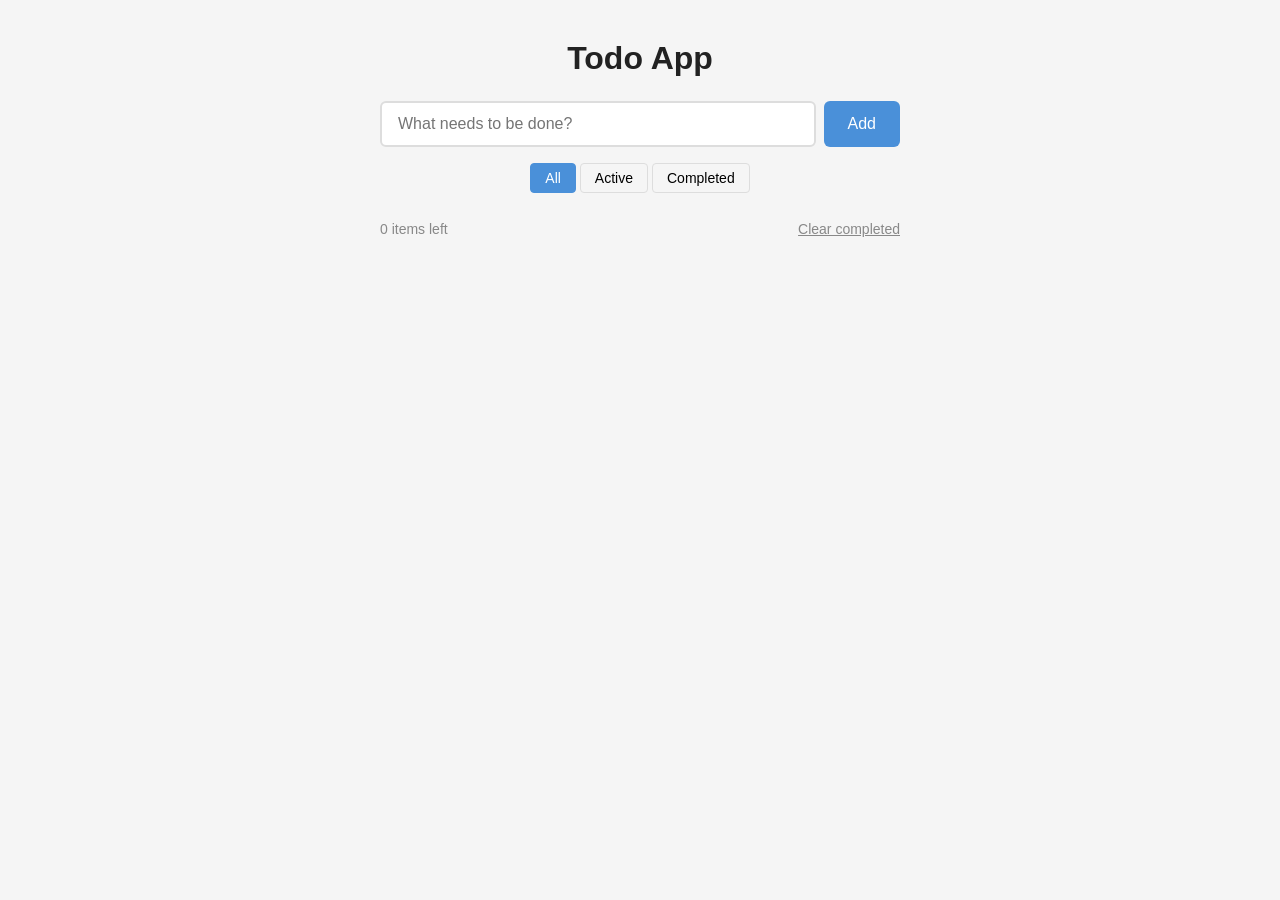
==== index.html @ 29ac50b5 "Add todo app with add, complete, delete, and filter functionality Includes localStorage persistence," ====
<!DOCTYPE html>
<html lang="en">
<head>
  <meta charset="UTF-8">
  <meta name="viewport" content="width=device-width, initial-scale=1.0">
  <title>Todo App</title>
  <link rel="stylesheet" href="style.css">
</head>
<body>
  <div class="container">
    <h1>Todo App</h1>
    <form id="todo-form">
      <input
        type="text"
        id="todo-input"
        placeholder="What needs to be done?"
        autocomplete="off"
        required
      >
      <button type="submit">Add</button>
    </form>
    <div id="filters">
      <button class="filter active" data-filter="all">All</button>
      <button class="filter" data-filter="active">Active</button>
      <button class="filter" data-filter="completed">Completed</button>
    </div>
    <ul id="todo-list"></ul>
    <div id="status-bar">
      <span id="items-left">0 items left</span>
      <button id="clear-completed">Clear completed</button>
    </div>
  </div>
  <script src="app.js"></script>
</body>
</html>
---- style.css ----
* {
  margin: 0;
  padding: 0;
  box-sizing: border-box;
}

body {
  font-family: -apple-system, BlinkMacSystemFont, "Segoe UI", Roboto, Helvetica, Arial, sans-serif;
  background: #f5f5f5;
  color: #333;
  min-height: 100vh;
  display: flex;
  justify-content: center;
  padding: 40px 16px;
}

.container {
  width: 100%;
  max-width: 520px;
}

h1 {
  text-align: center;
  font-size: 2rem;
  margin-bottom: 24px;
  color: #222;
}

#todo-form {
  display: flex;
  gap: 8px;
  margin-bottom: 16px;
}

#todo-input {
  flex: 1;
  padding: 12px 16px;
  font-size: 1rem;
  border: 2px solid #ddd;
  border-radius: 6px;
  outline: none;
  transition: border-color 0.2s;
}

#todo-input:focus {
  border-color: #4a90d9;
}

#todo-form button {
  padding: 12px 24px;
  font-size: 1rem;
  background: #4a90d9;
  color: #fff;
  border: none;
  border-radius: 6px;
  cursor: pointer;
  transition: background 0.2s;
}

#todo-form button:hover {
  background: #357abd;
}

#filters {
  display: flex;
  justify-content: center;
  gap: 4px;
  margin-bottom: 16px;
}

.filter {
  padding: 6px 14px;
  font-size: 0.875rem;
  background: transparent;
  border: 1px solid #ddd;
  border-radius: 4px;
  cursor: pointer;
  transition: all 0.2s;
}

.filter:hover {
  border-color: #4a90d9;
}

.filter.active {
  background: #4a90d9;
  color: #fff;
  border-color: #4a90d9;
}

#todo-list {
  list-style: none;
  background: #fff;
  border-radius: 8px;
  box-shadow: 0 1px 3px rgba(0, 0, 0, 0.1);
  overflow: hidden;
}

#todo-list:empty {
  display: none;
}

.todo-item {
  display: flex;
  align-items: center;
  padding: 12px 16px;
  border-bottom: 1px solid #eee;
  gap: 12px;
}

.todo-item:last-child {
  border-bottom: none;
}

.todo-item input[type="checkbox"] {
  width: 20px;
  height: 20px;
  cursor: pointer;
  accent-color: #4a90d9;
  flex-shrink: 0;
}

.todo-item span {
  flex: 1;
  font-size: 1rem;
  word-break: break-word;
}

.todo-item.completed span {
  text-decoration: line-through;
  color: #aaa;
}

.todo-item .delete-btn {
  background: none;
  border: none;
  font-size: 1.25rem;
  color: #ccc;
  cursor: pointer;
  padding: 0 4px;
  line-height: 1;
  transition: color 0.2s;
}

.todo-item .delete-btn:hover {
  color: #e55;
}

#status-bar {
  display: flex;
  justify-content: space-between;
  align-items: center;
  padding: 12px 0;
  font-size: 0.875rem;
  color: #888;
}

#clear-completed {
  background: none;
  border: none;
  color: #888;
  cursor: pointer;
  font-size: 0.875rem;
  text-decoration: underline;
}

#clear-completed:hover {
  color: #555;
}
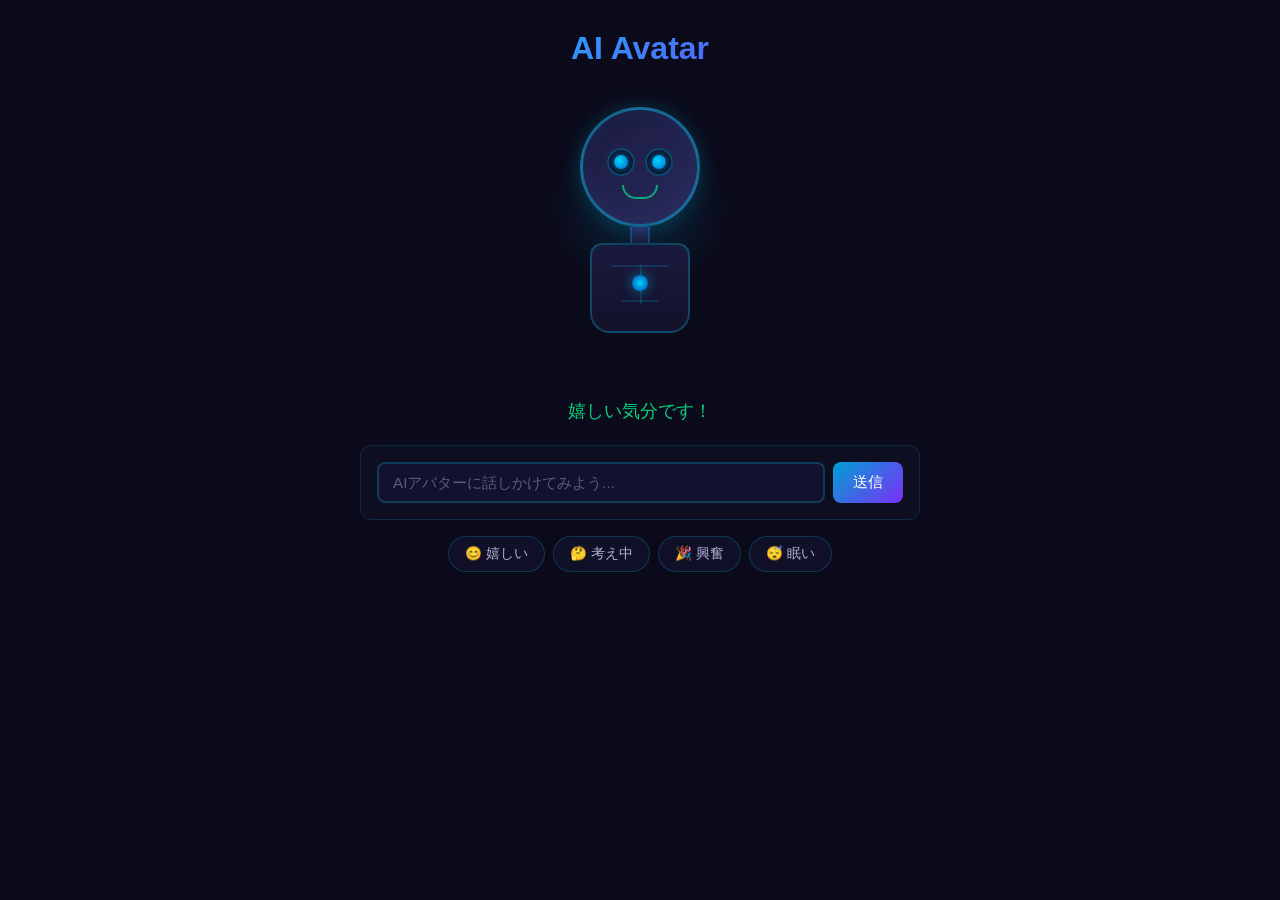
==== commit b1e253c5: "TodoアプリをインタラクティブなAIアバターページに変更 - マウス追従する目、まばたき、浮遊アニメーション付きアバター - 感情切替ボタン（嬉しい・考え中・興奮・眠い） - チャット機能（日本語対" ====
--- a/index.html
+++ b/index.html
@@ -1,33 +1,57 @@
 <!DOCTYPE html>
-<html lang="en">
+<html lang="ja">
 <head>
   <meta charset="UTF-8">
   <meta name="viewport" content="width=device-width, initial-scale=1.0">
-  <title>Todo App</title>
+  <title>AI Avatar</title>
   <link rel="stylesheet" href="style.css">
 </head>
 <body>
   <div class="container">
-    <h1>Todo App</h1>
-    <form id="todo-form">
-      <input
-        type="text"
-        id="todo-input"
-        placeholder="What needs to be done?"
-        autocomplete="off"
-        required
-      >
-      <button type="submit">Add</button>
-    </form>
-    <div id="filters">
-      <button class="filter active" data-filter="all">All</button>
-      <button class="filter" data-filter="active">Active</button>
-      <button class="filter" data-filter="completed">Completed</button>
+    <h1>AI Avatar</h1>
+    <div class="avatar-stage">
+      <div class="avatar" id="avatar">
+        <div class="avatar-glow"></div>
+        <div class="avatar-body">
+          <div class="avatar-head">
+            <div class="eye left-eye">
+              <div class="pupil"></div>
+            </div>
+            <div class="eye right-eye">
+              <div class="pupil"></div>
+            </div>
+            <div class="mouth" id="mouth"></div>
+          </div>
+          <div class="avatar-neck"></div>
+          <div class="avatar-torso">
+            <div class="circuit-line c1"></div>
+            <div class="circuit-line c2"></div>
+            <div class="circuit-line c3"></div>
+            <div class="energy-core"></div>
+          </div>
+        </div>
+        <div class="particles" id="particles"></div>
+      </div>
     </div>
-    <ul id="todo-list"></ul>
-    <div id="status-bar">
-      <span id="items-left">0 items left</span>
-      <button id="clear-completed">Clear completed</button>
+    <div class="status-text" id="status-text">こんにちは！私はAIアバターです</div>
+    <div class="chat-area">
+      <div class="messages" id="messages"></div>
+      <form id="chat-form">
+        <input
+          type="text"
+          id="chat-input"
+          placeholder="AIアバターに話しかけてみよう..."
+          autocomplete="off"
+          required
+        >
+        <button type="submit">送信</button>
+      </form>
+    </div>
+    <div class="mood-buttons">
+      <button class="mood-btn" data-mood="happy">😊 嬉しい</button>
+      <button class="mood-btn" data-mood="thinking">🤔 考え中</button>
+      <button class="mood-btn" data-mood="excited">🎉 興奮</button>
+      <button class="mood-btn" data-mood="sleepy">😴 眠い</button>
     </div>
   </div>
   <script src="app.js"></script>
--- a/style.css
+++ b/style.css
@@ -6,164 +6,438 @@
 
 body {
   font-family: -apple-system, BlinkMacSystemFont, "Segoe UI", Roboto, Helvetica, Arial, sans-serif;
-  background: #f5f5f5;
-  color: #333;
+  background: #0a0a1a;
+  color: #e0e0e0;
   min-height: 100vh;
   display: flex;
   justify-content: center;
-  padding: 40px 16px;
+  padding: 30px 16px;
 }
 
 .container {
   width: 100%;
-  max-width: 520px;
+  max-width: 560px;
 }
 
 h1 {
   text-align: center;
   font-size: 2rem;
-  margin-bottom: 24px;
-  color: #222;
-}
-
-#todo-form {
-  display: flex;
+  margin-bottom: 20px;
+  background: linear-gradient(135deg, #00d4ff, #7b2ff7);
+  -webkit-background-clip: text;
+  -webkit-text-fill-color: transparent;
+  background-clip: text;
+}
+
+/* Avatar Stage */
+.avatar-stage {
+  display: flex;
+  justify-content: center;
+  padding: 20px 0;
+}
+
+.avatar {
+  position: relative;
+  width: 200px;
+  height: 260px;
+  display: flex;
+  flex-direction: column;
+  align-items: center;
+}
+
+.avatar-glow {
+  position: absolute;
+  width: 180px;
+  height: 180px;
+  border-radius: 50%;
+  background: radial-gradient(circle, rgba(0, 212, 255, 0.15) 0%, transparent 70%);
+  top: 10px;
+  left: 10px;
+  animation: glow-pulse 3s ease-in-out infinite;
+}
+
+@keyframes glow-pulse {
+  0%, 100% { transform: scale(1); opacity: 0.6; }
+  50% { transform: scale(1.15); opacity: 1; }
+}
+
+.avatar-body {
+  position: relative;
+  z-index: 2;
+  display: flex;
+  flex-direction: column;
+  align-items: center;
+}
+
+/* Head */
+.avatar-head {
+  width: 120px;
+  height: 120px;
+  background: linear-gradient(145deg, #1a1a3e, #2a2a5e);
+  border-radius: 50%;
+  position: relative;
+  border: 3px solid rgba(0, 212, 255, 0.4);
+  box-shadow: 0 0 20px rgba(0, 212, 255, 0.2), inset 0 0 20px rgba(0, 212, 255, 0.05);
+  animation: float 4s ease-in-out infinite;
+}
+
+@keyframes float {
+  0%, 100% { transform: translateY(0); }
+  50% { transform: translateY(-8px); }
+}
+
+/* Eyes */
+.eye {
+  position: absolute;
+  width: 28px;
+  height: 28px;
+  background: #0d0d2b;
+  border-radius: 50%;
+  top: 38px;
+  overflow: hidden;
+  border: 2px solid rgba(0, 212, 255, 0.3);
+}
+
+.left-eye { left: 24px; }
+.right-eye { right: 24px; }
+
+.pupil {
+  width: 14px;
+  height: 14px;
+  background: radial-gradient(circle at 40% 40%, #00d4ff, #0066cc);
+  border-radius: 50%;
+  position: absolute;
+  top: 50%;
+  left: 50%;
+  transform: translate(-50%, -50%);
+  transition: transform 0.1s ease;
+  box-shadow: 0 0 8px rgba(0, 212, 255, 0.6);
+}
+
+/* Blink animation */
+.eye.blink {
+  height: 4px;
+  top: 50px;
+  border-radius: 2px;
+}
+
+.eye.blink .pupil {
+  display: none;
+}
+
+/* Mouth */
+.mouth {
+  position: absolute;
+  bottom: 25px;
+  left: 50%;
+  transform: translateX(-50%);
+  width: 30px;
+  height: 8px;
+  border-radius: 0 0 15px 15px;
+  border: 2px solid rgba(0, 212, 255, 0.5);
+  border-top: none;
+  transition: all 0.3s ease;
+}
+
+.mouth.happy {
+  width: 36px;
+  height: 14px;
+  border-color: rgba(0, 255, 150, 0.6);
+}
+
+.mouth.talking {
+  width: 20px;
+  height: 20px;
+  border-radius: 50%;
+  border: 2px solid rgba(0, 212, 255, 0.5);
+  animation: talk 0.3s ease-in-out infinite alternate;
+}
+
+@keyframes talk {
+  0% { height: 12px; width: 16px; }
+  100% { height: 20px; width: 22px; }
+}
+
+.mouth.thinking {
+  width: 16px;
+  height: 4px;
+  border-radius: 2px;
+  border: 2px solid rgba(255, 200, 0, 0.5);
+  border-top: 2px solid rgba(255, 200, 0, 0.5);
+  bottom: 28px;
+}
+
+.mouth.excited {
+  width: 30px;
+  height: 18px;
+  border-color: rgba(255, 100, 200, 0.6);
+}
+
+.mouth.sleepy {
+  width: 24px;
+  height: 2px;
+  border-radius: 1px;
+  border: 1px solid rgba(100, 100, 200, 0.4);
+  border-top: 1px solid rgba(100, 100, 200, 0.4);
+}
+
+/* Neck */
+.avatar-neck {
+  width: 20px;
+  height: 16px;
+  background: linear-gradient(180deg, #2a2a5e, #1a1a3e);
+  border-left: 2px solid rgba(0, 212, 255, 0.2);
+  border-right: 2px solid rgba(0, 212, 255, 0.2);
+}
+
+/* Torso */
+.avatar-torso {
+  width: 100px;
+  height: 90px;
+  background: linear-gradient(180deg, #1a1a3e, #12122a);
+  border-radius: 12px 12px 20px 20px;
+  border: 2px solid rgba(0, 212, 255, 0.25);
+  position: relative;
+  overflow: hidden;
+}
+
+.circuit-line {
+  position: absolute;
+  background: rgba(0, 212, 255, 0.15);
+  border-radius: 1px;
+}
+
+.c1 {
+  width: 60%;
+  height: 2px;
+  top: 20px;
+  left: 20%;
+  animation: circuit-glow 2s ease-in-out infinite;
+}
+
+.c2 {
+  width: 2px;
+  height: 40px;
+  top: 20px;
+  left: 50%;
+  animation: circuit-glow 2s ease-in-out 0.5s infinite;
+}
+
+.c3 {
+  width: 40%;
+  height: 2px;
+  top: 55px;
+  left: 30%;
+  animation: circuit-glow 2s ease-in-out 1s infinite;
+}
+
+@keyframes circuit-glow {
+  0%, 100% { background: rgba(0, 212, 255, 0.1); }
+  50% { background: rgba(0, 212, 255, 0.5); }
+}
+
+.energy-core {
+  width: 16px;
+  height: 16px;
+  background: radial-gradient(circle, #00d4ff, #0044aa);
+  border-radius: 50%;
+  position: absolute;
+  top: 30px;
+  left: 50%;
+  transform: translateX(-50%);
+  box-shadow: 0 0 12px rgba(0, 212, 255, 0.5);
+  animation: core-pulse 2s ease-in-out infinite;
+}
+
+@keyframes core-pulse {
+  0%, 100% { box-shadow: 0 0 12px rgba(0, 212, 255, 0.5); transform: translateX(-50%) scale(1); }
+  50% { box-shadow: 0 0 24px rgba(0, 212, 255, 0.8); transform: translateX(-50%) scale(1.1); }
+}
+
+/* Particles */
+.particles {
+  position: absolute;
+  width: 100%;
+  height: 100%;
+  top: 0;
+  left: 0;
+  pointer-events: none;
+  z-index: 1;
+}
+
+.particle {
+  position: absolute;
+  width: 4px;
+  height: 4px;
+  background: #00d4ff;
+  border-radius: 50%;
+  opacity: 0;
+  animation: particle-float 3s ease-in-out infinite;
+}
+
+@keyframes particle-float {
+  0% { opacity: 0; transform: translateY(0) scale(0.5); }
+  20% { opacity: 0.8; }
+  100% { opacity: 0; transform: translateY(-80px) scale(0); }
+}
+
+/* Status */
+.status-text {
+  text-align: center;
+  font-size: 1.1rem;
+  color: rgba(0, 212, 255, 0.8);
+  margin: 12px 0 20px;
+  min-height: 1.5em;
+  transition: color 0.3s;
+}
+
+/* Chat */
+.chat-area {
+  background: rgba(15, 15, 35, 0.8);
+  border: 1px solid rgba(0, 212, 255, 0.15);
+  border-radius: 12px;
+  padding: 16px;
+  margin-bottom: 16px;
+}
+
+.messages {
+  max-height: 200px;
+  overflow-y: auto;
+  margin-bottom: 12px;
+  display: flex;
+  flex-direction: column;
   gap: 8px;
-  margin-bottom: 16px;
-}
-
-#todo-input {
+}
+
+.messages:empty {
+  display: none;
+}
+
+.message {
+  padding: 8px 14px;
+  border-radius: 12px;
+  font-size: 0.9rem;
+  max-width: 85%;
+  line-height: 1.4;
+  animation: msg-in 0.3s ease;
+}
+
+@keyframes msg-in {
+  from { opacity: 0; transform: translateY(8px); }
+  to { opacity: 1; transform: translateY(0); }
+}
+
+.message.user {
+  background: rgba(0, 212, 255, 0.15);
+  border: 1px solid rgba(0, 212, 255, 0.2);
+  align-self: flex-end;
+  color: #c0e8ff;
+}
+
+.message.ai {
+  background: rgba(123, 47, 247, 0.15);
+  border: 1px solid rgba(123, 47, 247, 0.2);
+  align-self: flex-start;
+  color: #d4c0ff;
+}
+
+#chat-form {
+  display: flex;
+  gap: 8px;
+}
+
+#chat-input {
   flex: 1;
-  padding: 12px 16px;
-  font-size: 1rem;
-  border: 2px solid #ddd;
-  border-radius: 6px;
+  padding: 10px 14px;
+  font-size: 0.95rem;
+  background: rgba(20, 20, 50, 0.8);
+  border: 2px solid rgba(0, 212, 255, 0.2);
+  border-radius: 8px;
+  color: #e0e0e0;
   outline: none;
   transition: border-color 0.2s;
 }
 
-#todo-input:focus {
-  border-color: #4a90d9;
-}
-
-#todo-form button {
-  padding: 12px 24px;
-  font-size: 1rem;
-  background: #4a90d9;
+#chat-input:focus {
+  border-color: rgba(0, 212, 255, 0.5);
+}
+
+#chat-input::placeholder {
+  color: rgba(200, 200, 220, 0.4);
+}
+
+#chat-form button {
+  padding: 10px 20px;
+  font-size: 0.95rem;
+  background: linear-gradient(135deg, #00a0d4, #7b2ff7);
   color: #fff;
   border: none;
-  border-radius: 6px;
+  border-radius: 8px;
   cursor: pointer;
-  transition: background 0.2s;
-}
-
-#todo-form button:hover {
-  background: #357abd;
-}
-
-#filters {
+  transition: opacity 0.2s;
+}
+
+#chat-form button:hover {
+  opacity: 0.85;
+}
+
+/* Mood buttons */
+.mood-buttons {
   display: flex;
   justify-content: center;
-  gap: 4px;
-  margin-bottom: 16px;
-}
-
-.filter {
-  padding: 6px 14px;
-  font-size: 0.875rem;
-  background: transparent;
-  border: 1px solid #ddd;
-  border-radius: 4px;
+  gap: 8px;
+  flex-wrap: wrap;
+}
+
+.mood-btn {
+  padding: 8px 16px;
+  font-size: 0.85rem;
+  background: rgba(20, 20, 50, 0.6);
+  border: 1px solid rgba(0, 212, 255, 0.2);
+  border-radius: 20px;
+  color: #b0b0d0;
   cursor: pointer;
   transition: all 0.2s;
 }
 
-.filter:hover {
-  border-color: #4a90d9;
-}
-
-.filter.active {
-  background: #4a90d9;
-  color: #fff;
-  border-color: #4a90d9;
-}
-
-#todo-list {
-  list-style: none;
-  background: #fff;
-  border-radius: 8px;
-  box-shadow: 0 1px 3px rgba(0, 0, 0, 0.1);
-  overflow: hidden;
-}
-
-#todo-list:empty {
-  display: none;
-}
-
-.todo-item {
-  display: flex;
-  align-items: center;
-  padding: 12px 16px;
-  border-bottom: 1px solid #eee;
-  gap: 12px;
-}
-
-.todo-item:last-child {
-  border-bottom: none;
-}
-
-.todo-item input[type="checkbox"] {
-  width: 20px;
-  height: 20px;
-  cursor: pointer;
-  accent-color: #4a90d9;
-  flex-shrink: 0;
-}
-
-.todo-item span {
-  flex: 1;
-  font-size: 1rem;
-  word-break: break-word;
-}
-
-.todo-item.completed span {
-  text-decoration: line-through;
-  color: #aaa;
-}
-
-.todo-item .delete-btn {
-  background: none;
-  border: none;
-  font-size: 1.25rem;
-  color: #ccc;
-  cursor: pointer;
-  padding: 0 4px;
-  line-height: 1;
-  transition: color 0.2s;
-}
-
-.todo-item .delete-btn:hover {
-  color: #e55;
-}
-
-#status-bar {
-  display: flex;
-  justify-content: space-between;
-  align-items: center;
-  padding: 12px 0;
-  font-size: 0.875rem;
-  color: #888;
-}
-
-#clear-completed {
-  background: none;
-  border: none;
-  color: #888;
-  cursor: pointer;
-  font-size: 0.875rem;
-  text-decoration: underline;
-}
-
-#clear-completed:hover {
-  color: #555;
-}
+.mood-btn:hover {
+  border-color: rgba(0, 212, 255, 0.5);
+  color: #e0e0ff;
+  background: rgba(30, 30, 70, 0.8);
+}
+
+/* Sleepy eyes */
+.avatar-head.sleepy .eye {
+  height: 8px;
+  top: 48px;
+  border-radius: 4px;
+}
+
+/* Excited glow */
+.avatar-head.excited {
+  border-color: rgba(255, 100, 200, 0.5);
+  box-shadow: 0 0 30px rgba(255, 100, 200, 0.3), inset 0 0 20px rgba(255, 100, 200, 0.05);
+}
+
+/* Thinking tilt */
+.avatar-head.thinking {
+  animation: think-tilt 2s ease-in-out infinite;
+}
+
+@keyframes think-tilt {
+  0%, 100% { transform: translateY(0) rotate(0deg); }
+  25% { transform: translateY(-4px) rotate(5deg); }
+  75% { transform: translateY(-4px) rotate(-3deg); }
+}
+
+/* Scrollbar */
+.messages::-webkit-scrollbar {
+  width: 4px;
+}
+.messages::-webkit-scrollbar-track {
+  background: transparent;
+}
+.messages::-webkit-scrollbar-thumb {
+  background: rgba(0, 212, 255, 0.2);
+  border-radius: 2px;
+}
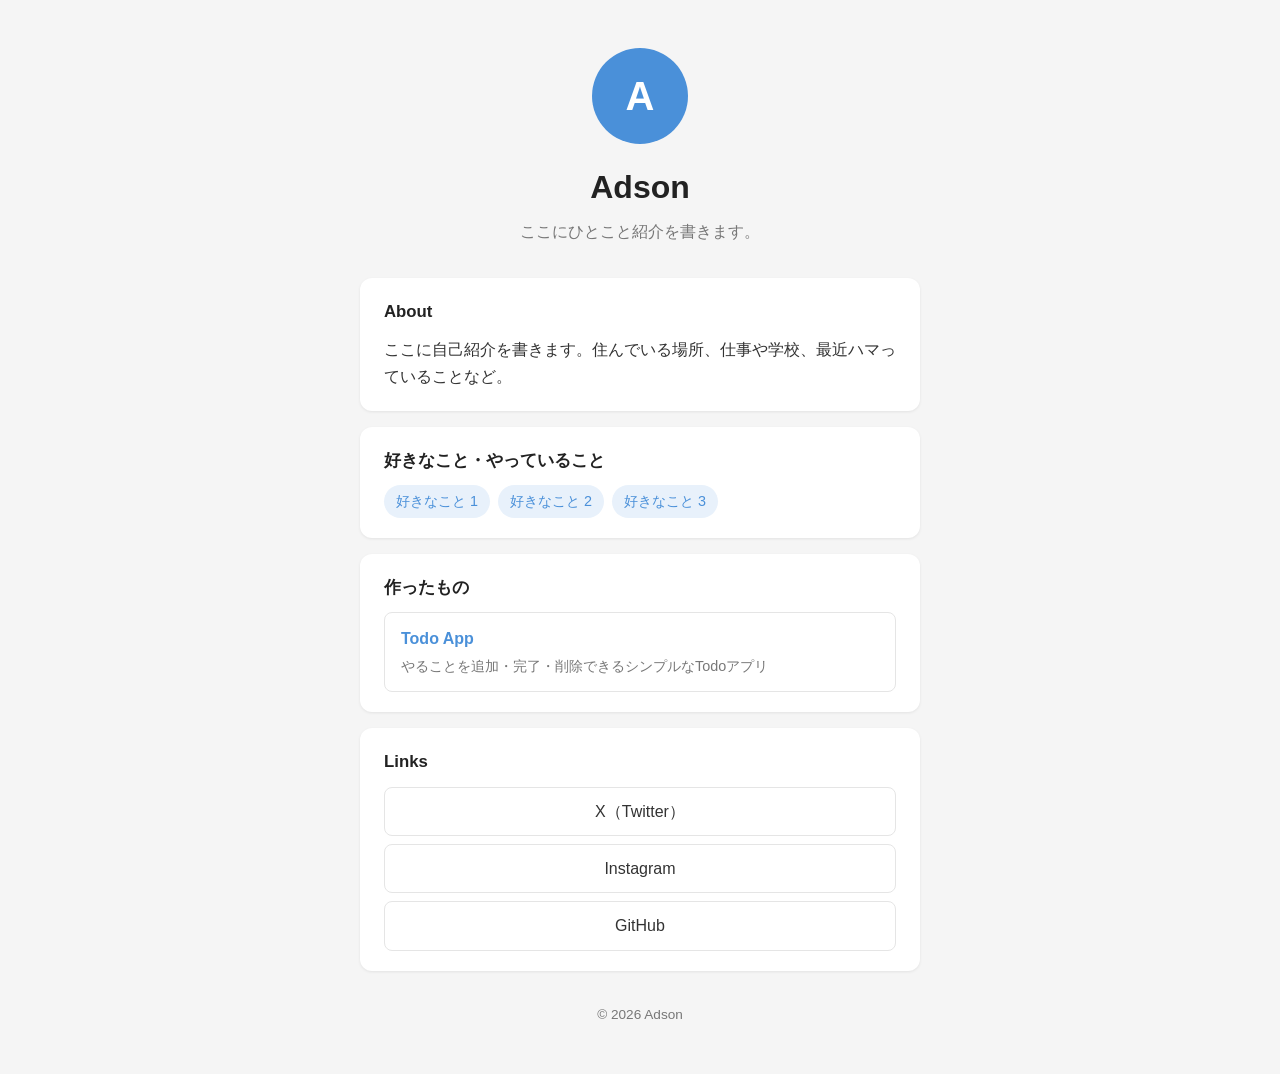
==== commit 43a3d706: "Add profile top page and move todo app to /todo The site root is now a simple profile page (name, ab" ====
--- a/index.html
+++ b/index.html
@@ -3,57 +3,59 @@
 <head>
   <meta charset="UTF-8">
   <meta name="viewport" content="width=device-width, initial-scale=1.0">
-  <title>AI Avatar</title>
+  <title>Adson</title>
+  <meta name="description" content="Adsonのプロフィールとリンク集">
   <link rel="stylesheet" href="style.css">
 </head>
 <body>
-  <div class="container">
-    <h1>AI Avatar</h1>
-    <div class="avatar-stage">
-      <div class="avatar" id="avatar">
-        <div class="avatar-glow"></div>
-        <div class="avatar-body">
-          <div class="avatar-head">
-            <div class="eye left-eye">
-              <div class="pupil"></div>
-            </div>
-            <div class="eye right-eye">
-              <div class="pupil"></div>
-            </div>
-            <div class="mouth" id="mouth"></div>
-          </div>
-          <div class="avatar-neck"></div>
-          <div class="avatar-torso">
-            <div class="circuit-line c1"></div>
-            <div class="circuit-line c2"></div>
-            <div class="circuit-line c3"></div>
-            <div class="energy-core"></div>
-          </div>
-        </div>
-        <div class="particles" id="particles"></div>
-      </div>
-    </div>
-    <div class="status-text" id="status-text">こんにちは！私はAIアバターです</div>
-    <div class="chat-area">
-      <div class="messages" id="messages"></div>
-      <form id="chat-form">
-        <input
-          type="text"
-          id="chat-input"
-          placeholder="AIアバターに話しかけてみよう..."
-          autocomplete="off"
-          required
-        >
-        <button type="submit">送信</button>
-      </form>
-    </div>
-    <div class="mood-buttons">
-      <button class="mood-btn" data-mood="happy">😊 嬉しい</button>
-      <button class="mood-btn" data-mood="thinking">🤔 考え中</button>
-      <button class="mood-btn" data-mood="excited">🎉 興奮</button>
-      <button class="mood-btn" data-mood="sleepy">😴 眠い</button>
-    </div>
-  </div>
-  <script src="app.js"></script>
+  <main class="container">
+    <header class="hero">
+      <div class="avatar" aria-hidden="true">A</div>
+      <h1>Adson</h1>
+      <!-- TODO: ひとこと紹介を書き換える -->
+      <p class="tagline">ここにひとこと紹介を書きます。</p>
+    </header>
+
+    <section class="card">
+      <h2>About</h2>
+      <!-- TODO: 自己紹介を書き換える -->
+      <p>ここに自己紹介を書きます。住んでいる場所、仕事や学校、最近ハマっていることなど。</p>
+    </section>
+
+    <section class="card">
+      <h2>好きなこと・やっていること</h2>
+      <!-- TODO: 好きなことに書き換える -->
+      <ul class="tags">
+        <li>好きなこと 1</li>
+        <li>好きなこと 2</li>
+        <li>好きなこと 3</li>
+      </ul>
+    </section>
+
+    <section class="card">
+      <h2>作ったもの</h2>
+      <a class="work" href="todo/">
+        <span class="work-title">Todo App</span>
+        <span class="work-desc">やることを追加・完了・削除できるシンプルなTodoアプリ</span>
+      </a>
+    </section>
+
+    <section class="card">
+      <h2>Links</h2>
+      <!-- TODO: href="#" を自分のURLに書き換える。使わないものは行ごと削除 -->
+      <ul class="links">
+        <li><a href="#">X（Twitter）</a></li>
+        <li><a href="#">Instagram</a></li>
+        <li><a href="https://github.com/hosogaiadson">GitHub</a></li>
+      </ul>
+    </section>
+
+    <footer class="footer">
+      <p>&copy; <span id="year"></span> Adson</p>
+    </footer>
+  </main>
+  <script>
+    document.getElementById("year").textContent = new Date().getFullYear();
+  </script>
 </body>
 </html>
--- a/style.css
+++ b/style.css
@@ -1,3 +1,27 @@
+:root {
+  --bg: #f5f5f5;
+  --card: #ffffff;
+  --text: #333333;
+  --heading: #222222;
+  --muted: #777777;
+  --border: #e5e5e5;
+  --accent: #4a90d9;
+  --accent-soft: #e8f1fb;
+}
+
+@media (prefers-color-scheme: dark) {
+  :root {
+    --bg: #17191c;
+    --card: #22252a;
+    --text: #dddddd;
+    --heading: #f2f2f2;
+    --muted: #999999;
+    --border: #33373d;
+    --accent: #6aa8ea;
+    --accent-soft: #263445;
+  }
+}
+
 * {
   margin: 0;
   padding: 0;
@@ -5,13 +29,13 @@
 }
 
 body {
-  font-family: -apple-system, BlinkMacSystemFont, "Segoe UI", Roboto, Helvetica, Arial, sans-serif;
-  background: #0a0a1a;
-  color: #e0e0e0;
-  min-height: 100vh;
+  font-family: -apple-system, BlinkMacSystemFont, "Segoe UI", "Hiragino Sans", "Noto Sans JP", Roboto, sans-serif;
+  background: var(--bg);
+  color: var(--text);
+  line-height: 1.7;
   display: flex;
   justify-content: center;
-  padding: 30px 16px;
+  padding: 48px 16px;
 }
 
 .container {
@@ -19,425 +43,114 @@
   max-width: 560px;
 }
 
-h1 {
+.hero {
   text-align: center;
-  font-size: 2rem;
-  margin-bottom: 20px;
-  background: linear-gradient(135deg, #00d4ff, #7b2ff7);
-  -webkit-background-clip: text;
-  -webkit-text-fill-color: transparent;
-  background-clip: text;
-}
-
-/* Avatar Stage */
-.avatar-stage {
-  display: flex;
-  justify-content: center;
-  padding: 20px 0;
+  margin-bottom: 32px;
 }
 
 .avatar {
-  position: relative;
-  width: 200px;
-  height: 260px;
+  width: 96px;
+  height: 96px;
+  margin: 0 auto 16px;
+  border-radius: 50%;
+  background: var(--accent);
+  color: #fff;
+  font-size: 2.5rem;
+  font-weight: 700;
   display: flex;
-  flex-direction: column;
   align-items: center;
+  justify-content: center;
 }
 
-.avatar-glow {
-  position: absolute;
-  width: 180px;
-  height: 180px;
-  border-radius: 50%;
-  background: radial-gradient(circle, rgba(0, 212, 255, 0.15) 0%, transparent 70%);
-  top: 10px;
-  left: 10px;
-  animation: glow-pulse 3s ease-in-out infinite;
+h1 {
+  font-size: 2rem;
+  color: var(--heading);
 }
 
-@keyframes glow-pulse {
-  0%, 100% { transform: scale(1); opacity: 0.6; }
-  50% { transform: scale(1.15); opacity: 1; }
+.tagline {
+  color: var(--muted);
+  margin-top: 4px;
 }
 
-.avatar-body {
-  position: relative;
-  z-index: 2;
-  display: flex;
-  flex-direction: column;
-  align-items: center;
+.card {
+  background: var(--card);
+  border-radius: 12px;
+  padding: 20px 24px;
+  margin-bottom: 16px;
+  box-shadow: 0 1px 3px rgba(0, 0, 0, 0.08);
 }
 
-/* Head */
-.avatar-head {
-  width: 120px;
-  height: 120px;
-  background: linear-gradient(145deg, #1a1a3e, #2a2a5e);
-  border-radius: 50%;
-  position: relative;
-  border: 3px solid rgba(0, 212, 255, 0.4);
-  box-shadow: 0 0 20px rgba(0, 212, 255, 0.2), inset 0 0 20px rgba(0, 212, 255, 0.05);
-  animation: float 4s ease-in-out infinite;
+h2 {
+  font-size: 1.05rem;
+  color: var(--heading);
+  margin-bottom: 10px;
 }
 
-@keyframes float {
-  0%, 100% { transform: translateY(0); }
-  50% { transform: translateY(-8px); }
-}
-
-/* Eyes */
-.eye {
-  position: absolute;
-  width: 28px;
-  height: 28px;
-  background: #0d0d2b;
-  border-radius: 50%;
-  top: 38px;
-  overflow: hidden;
-  border: 2px solid rgba(0, 212, 255, 0.3);
-}
-
-.left-eye { left: 24px; }
-.right-eye { right: 24px; }
-
-.pupil {
-  width: 14px;
-  height: 14px;
-  background: radial-gradient(circle at 40% 40%, #00d4ff, #0066cc);
-  border-radius: 50%;
-  position: absolute;
-  top: 50%;
-  left: 50%;
-  transform: translate(-50%, -50%);
-  transition: transform 0.1s ease;
-  box-shadow: 0 0 8px rgba(0, 212, 255, 0.6);
-}
-
-/* Blink animation */
-.eye.blink {
-  height: 4px;
-  top: 50px;
-  border-radius: 2px;
-}
-
-.eye.blink .pupil {
-  display: none;
-}
-
-/* Mouth */
-.mouth {
-  position: absolute;
-  bottom: 25px;
-  left: 50%;
-  transform: translateX(-50%);
-  width: 30px;
-  height: 8px;
-  border-radius: 0 0 15px 15px;
-  border: 2px solid rgba(0, 212, 255, 0.5);
-  border-top: none;
-  transition: all 0.3s ease;
-}
-
-.mouth.happy {
-  width: 36px;
-  height: 14px;
-  border-color: rgba(0, 255, 150, 0.6);
-}
-
-.mouth.talking {
-  width: 20px;
-  height: 20px;
-  border-radius: 50%;
-  border: 2px solid rgba(0, 212, 255, 0.5);
-  animation: talk 0.3s ease-in-out infinite alternate;
-}
-
-@keyframes talk {
-  0% { height: 12px; width: 16px; }
-  100% { height: 20px; width: 22px; }
-}
-
-.mouth.thinking {
-  width: 16px;
-  height: 4px;
-  border-radius: 2px;
-  border: 2px solid rgba(255, 200, 0, 0.5);
-  border-top: 2px solid rgba(255, 200, 0, 0.5);
-  bottom: 28px;
-}
-
-.mouth.excited {
-  width: 30px;
-  height: 18px;
-  border-color: rgba(255, 100, 200, 0.6);
-}
-
-.mouth.sleepy {
-  width: 24px;
-  height: 2px;
-  border-radius: 1px;
-  border: 1px solid rgba(100, 100, 200, 0.4);
-  border-top: 1px solid rgba(100, 100, 200, 0.4);
-}
-
-/* Neck */
-.avatar-neck {
-  width: 20px;
-  height: 16px;
-  background: linear-gradient(180deg, #2a2a5e, #1a1a3e);
-  border-left: 2px solid rgba(0, 212, 255, 0.2);
-  border-right: 2px solid rgba(0, 212, 255, 0.2);
-}
-
-/* Torso */
-.avatar-torso {
-  width: 100px;
-  height: 90px;
-  background: linear-gradient(180deg, #1a1a3e, #12122a);
-  border-radius: 12px 12px 20px 20px;
-  border: 2px solid rgba(0, 212, 255, 0.25);
-  position: relative;
-  overflow: hidden;
-}
-
-.circuit-line {
-  position: absolute;
-  background: rgba(0, 212, 255, 0.15);
-  border-radius: 1px;
-}
-
-.c1 {
-  width: 60%;
-  height: 2px;
-  top: 20px;
-  left: 20%;
-  animation: circuit-glow 2s ease-in-out infinite;
-}
-
-.c2 {
-  width: 2px;
-  height: 40px;
-  top: 20px;
-  left: 50%;
-  animation: circuit-glow 2s ease-in-out 0.5s infinite;
-}
-
-.c3 {
-  width: 40%;
-  height: 2px;
-  top: 55px;
-  left: 30%;
-  animation: circuit-glow 2s ease-in-out 1s infinite;
-}
-
-@keyframes circuit-glow {
-  0%, 100% { background: rgba(0, 212, 255, 0.1); }
-  50% { background: rgba(0, 212, 255, 0.5); }
-}
-
-.energy-core {
-  width: 16px;
-  height: 16px;
-  background: radial-gradient(circle, #00d4ff, #0044aa);
-  border-radius: 50%;
-  position: absolute;
-  top: 30px;
-  left: 50%;
-  transform: translateX(-50%);
-  box-shadow: 0 0 12px rgba(0, 212, 255, 0.5);
-  animation: core-pulse 2s ease-in-out infinite;
-}
-
-@keyframes core-pulse {
-  0%, 100% { box-shadow: 0 0 12px rgba(0, 212, 255, 0.5); transform: translateX(-50%) scale(1); }
-  50% { box-shadow: 0 0 24px rgba(0, 212, 255, 0.8); transform: translateX(-50%) scale(1.1); }
-}
-
-/* Particles */
-.particles {
-  position: absolute;
-  width: 100%;
-  height: 100%;
-  top: 0;
-  left: 0;
-  pointer-events: none;
-  z-index: 1;
-}
-
-.particle {
-  position: absolute;
-  width: 4px;
-  height: 4px;
-  background: #00d4ff;
-  border-radius: 50%;
-  opacity: 0;
-  animation: particle-float 3s ease-in-out infinite;
-}
-
-@keyframes particle-float {
-  0% { opacity: 0; transform: translateY(0) scale(0.5); }
-  20% { opacity: 0.8; }
-  100% { opacity: 0; transform: translateY(-80px) scale(0); }
-}
-
-/* Status */
-.status-text {
-  text-align: center;
-  font-size: 1.1rem;
-  color: rgba(0, 212, 255, 0.8);
-  margin: 12px 0 20px;
-  min-height: 1.5em;
-  transition: color 0.3s;
-}
-
-/* Chat */
-.chat-area {
-  background: rgba(15, 15, 35, 0.8);
-  border: 1px solid rgba(0, 212, 255, 0.15);
-  border-radius: 12px;
-  padding: 16px;
-  margin-bottom: 16px;
-}
-
-.messages {
-  max-height: 200px;
-  overflow-y: auto;
-  margin-bottom: 12px;
+.tags {
+  list-style: none;
   display: flex;
-  flex-direction: column;
+  flex-wrap: wrap;
   gap: 8px;
 }
 
-.messages:empty {
-  display: none;
+.tags li {
+  background: var(--accent-soft);
+  color: var(--accent);
+  padding: 4px 12px;
+  border-radius: 999px;
+  font-size: 0.9rem;
 }
 
-.message {
-  padding: 8px 14px;
-  border-radius: 12px;
-  font-size: 0.9rem;
-  max-width: 85%;
-  line-height: 1.4;
-  animation: msg-in 0.3s ease;
+.work {
+  display: block;
+  padding: 12px 16px;
+  border: 1px solid var(--border);
+  border-radius: 8px;
+  text-decoration: none;
+  color: inherit;
+  transition: border-color 0.2s;
 }
 
-@keyframes msg-in {
-  from { opacity: 0; transform: translateY(8px); }
-  to { opacity: 1; transform: translateY(0); }
+.work:hover {
+  border-color: var(--accent);
 }
 
-.message.user {
-  background: rgba(0, 212, 255, 0.15);
-  border: 1px solid rgba(0, 212, 255, 0.2);
-  align-self: flex-end;
-  color: #c0e8ff;
+.work-title {
+  display: block;
+  font-weight: 600;
+  color: var(--accent);
 }
 
-.message.ai {
-  background: rgba(123, 47, 247, 0.15);
-  border: 1px solid rgba(123, 47, 247, 0.2);
-  align-self: flex-start;
-  color: #d4c0ff;
+.work-desc {
+  font-size: 0.9rem;
+  color: var(--muted);
 }
 
-#chat-form {
-  display: flex;
+.links {
+  list-style: none;
+  display: grid;
   gap: 8px;
 }
 
-#chat-input {
-  flex: 1;
-  padding: 10px 14px;
-  font-size: 0.95rem;
-  background: rgba(20, 20, 50, 0.8);
-  border: 2px solid rgba(0, 212, 255, 0.2);
+.links a {
+  display: block;
+  padding: 10px 16px;
+  border: 1px solid var(--border);
   border-radius: 8px;
-  color: #e0e0e0;
-  outline: none;
-  transition: border-color 0.2s;
+  text-align: center;
+  color: var(--text);
+  text-decoration: none;
+  transition: border-color 0.2s, color 0.2s;
 }
 
-#chat-input:focus {
-  border-color: rgba(0, 212, 255, 0.5);
+.links a:hover {
+  border-color: var(--accent);
+  color: var(--accent);
 }
 
-#chat-input::placeholder {
-  color: rgba(200, 200, 220, 0.4);
+.footer {
+  text-align: center;
+  color: var(--muted);
+  font-size: 0.85rem;
+  margin-top: 32px;
 }
-
-#chat-form button {
-  padding: 10px 20px;
-  font-size: 0.95rem;
-  background: linear-gradient(135deg, #00a0d4, #7b2ff7);
-  color: #fff;
-  border: none;
-  border-radius: 8px;
-  cursor: pointer;
-  transition: opacity 0.2s;
-}
-
-#chat-form button:hover {
-  opacity: 0.85;
-}
-
-/* Mood buttons */
-.mood-buttons {
-  display: flex;
-  justify-content: center;
-  gap: 8px;
-  flex-wrap: wrap;
-}
-
-.mood-btn {
-  padding: 8px 16px;
-  font-size: 0.85rem;
-  background: rgba(20, 20, 50, 0.6);
-  border: 1px solid rgba(0, 212, 255, 0.2);
-  border-radius: 20px;
-  color: #b0b0d0;
-  cursor: pointer;
-  transition: all 0.2s;
-}
-
-.mood-btn:hover {
-  border-color: rgba(0, 212, 255, 0.5);
-  color: #e0e0ff;
-  background: rgba(30, 30, 70, 0.8);
-}
-
-/* Sleepy eyes */
-.avatar-head.sleepy .eye {
-  height: 8px;
-  top: 48px;
-  border-radius: 4px;
-}
-
-/* Excited glow */
-.avatar-head.excited {
-  border-color: rgba(255, 100, 200, 0.5);
-  box-shadow: 0 0 30px rgba(255, 100, 200, 0.3), inset 0 0 20px rgba(255, 100, 200, 0.05);
-}
-
-/* Thinking tilt */
-.avatar-head.thinking {
-  animation: think-tilt 2s ease-in-out infinite;
-}
-
-@keyframes think-tilt {
-  0%, 100% { transform: translateY(0) rotate(0deg); }
-  25% { transform: translateY(-4px) rotate(5deg); }
-  75% { transform: translateY(-4px) rotate(-3deg); }
-}
-
-/* Scrollbar */
-.messages::-webkit-scrollbar {
-  width: 4px;
-}
-.messages::-webkit-scrollbar-track {
-  background: transparent;
-}
-.messages::-webkit-scrollbar-thumb {
-  background: rgba(0, 212, 255, 0.2);
-  border-radius: 2px;
-}
